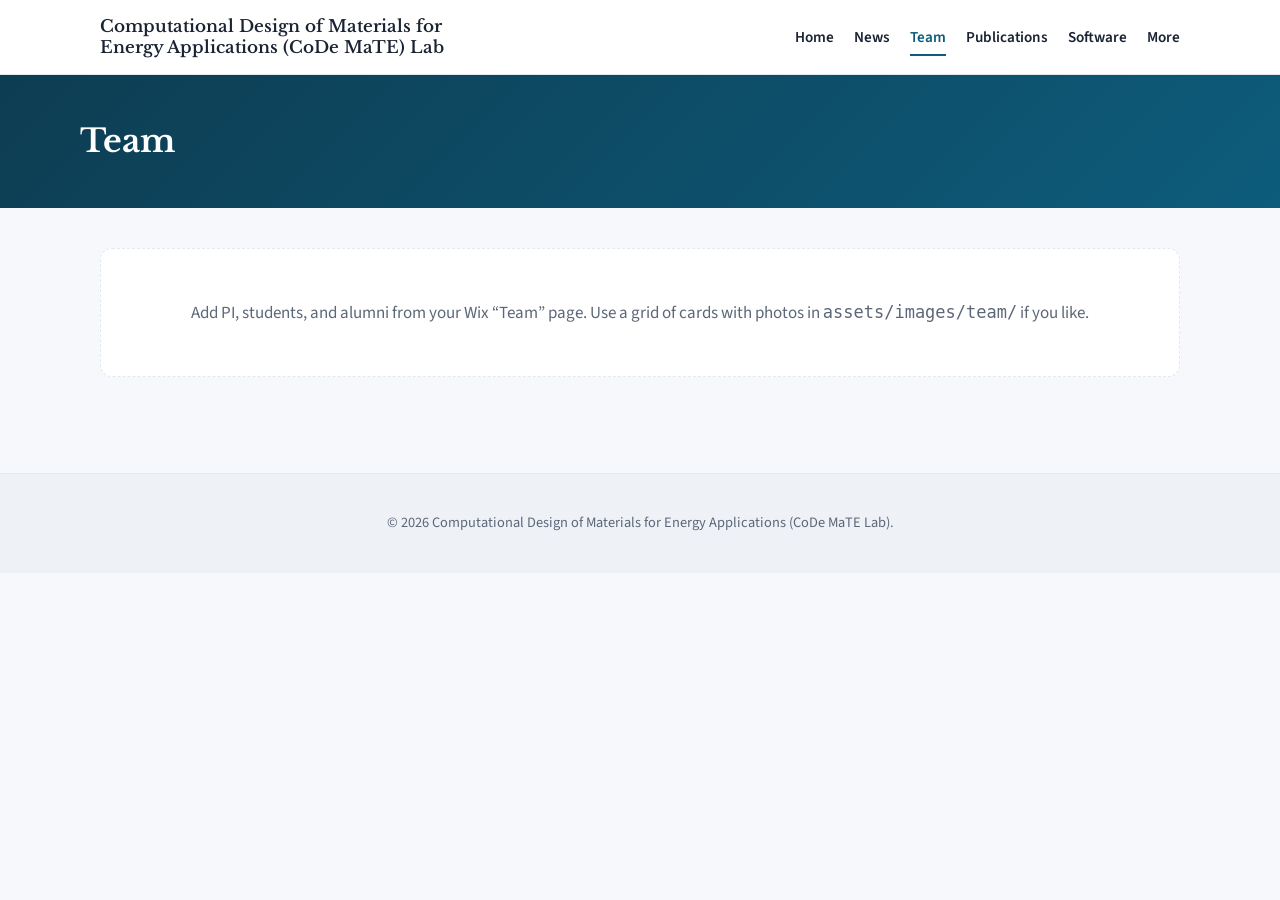
==== team.html @ 40e78088 "Add files via upload" ====
<!DOCTYPE html>
<html lang="en">
  <head>
    <meta charset="utf-8" />
    <meta name="viewport" content="width=device-width, initial-scale=1" />
    <meta name="description" content="Team — CoDe MaTE Lab" />
    <title>Team | CoDe MaTE Lab</title>
    <link rel="preconnect" href="https://fonts.googleapis.com" />
    <link rel="preconnect" href="https://fonts.gstatic.com" crossorigin />
    <link
      href="https://fonts.googleapis.com/css2?family=Libre+Baskerville:wght@600;700&family=Source+Sans+3:wght@400;600;700&display=swap"
      rel="stylesheet"
    />
    <link rel="stylesheet" href="css/styles.css" />
  </head>
  <body>
    <a class="skip-link" href="#main">Skip to content</a>
    <header class="site-header">
      <div class="header-inner">
        <a class="logo" href="index.html">Computational Design of Materials for Energy Applications (CoDe MaTE) Lab</a>
        <button type="button" class="nav-toggle" aria-expanded="false" aria-controls="site-nav" id="nav-toggle">
          Menu
        </button>
        <nav class="site-nav" id="site-nav" aria-label="Primary">
          <ul>
            <li><a href="index.html">Home</a></li>
            <li><a href="news.html">News</a></li>
            <li><a href="team.html" aria-current="page">Team</a></li>
            <li><a href="publications.html">Publications</a></li>
            <li><a href="software.html">Software</a></li>
            <li><a href="more.html">More</a></li>
          </ul>
        </nav>
      </div>
    </header>

    <section class="page-hero" aria-labelledby="page-title">
      <div class="page-hero-inner">
        <h1 id="page-title">Team</h1>
      </div>
    </section>

    <main id="main" class="placeholder-page">
      <div class="placeholder-box">
        <p>
          Add PI, students, and alumni from your Wix &ldquo;Team&rdquo; page. Use a grid of cards with photos in <code style="font-size: inherit">assets/images/team/</code> if you like.
        </p>
      </div>
    </main>

    <footer class="site-footer">
      <div class="footer-inner">
        <p>
          &copy; <span id="year"></span> Computational Design of Materials for Energy Applications (CoDe MaTE Lab).
        </p>
      </div>
    </footer>
    <script>
      document.getElementById("year").textContent = new Date().getFullYear();
    </script>
    <script src="js/main.js" defer></script>
  </body>
</html>
---- css/styles.css ----
/* CoDe MaTE Lab — static site styles */
:root {
  --color-bg: #f6f8fb;
  --color-surface: #ffffff;
  --color-text: #1a2332;
  --color-muted: #5c6778;
  --color-accent: #0d5c7c;
  --color-accent-hover: #094a63;
  --color-border: #e2e8f0;
  --font-sans: "Source Sans 3", "Segoe UI", system-ui, sans-serif;
  --font-display: "Libre Baskerville", Georgia, "Times New Roman", serif;
  --shadow-sm: 0 1px 2px rgba(26, 35, 50, 0.06);
  --shadow-md: 0 8px 24px rgba(26, 35, 50, 0.08);
  --radius: 12px;
  --max-width: 1120px;
}

*,
*::before,
*::after {
  box-sizing: border-box;
}

html {
  scroll-behavior: smooth;
}

body {
  margin: 0;
  font-family: var(--font-sans);
  font-size: 1.0625rem;
  line-height: 1.65;
  color: var(--color-text);
  background: var(--color-bg);
}

img {
  max-width: 100%;
  height: auto;
  display: block;
}

a {
  color: var(--color-accent);
  text-decoration: none;
}

a:hover {
  text-decoration: underline;
}

.skip-link {
  position: absolute;
  left: -9999px;
  top: auto;
  width: 1px;
  height: 1px;
  overflow: hidden;
}

.skip-link:focus {
  left: 1rem;
  top: 1rem;
  width: auto;
  height: auto;
  padding: 0.5rem 1rem;
  background: var(--color-accent);
  color: #fff;
  z-index: 1000;
}

.visually-hidden {
  position: absolute;
  width: 1px;
  height: 1px;
  padding: 0;
  margin: -1px;
  overflow: hidden;
  clip: rect(0, 0, 0, 0);
  white-space: nowrap;
  border: 0;
}

.site-header {
  background: var(--color-surface);
  border-bottom: 1px solid var(--color-border);
  position: sticky;
  top: 0;
  z-index: 100;
  box-shadow: var(--shadow-sm);
}

.header-inner {
  max-width: var(--max-width);
  margin: 0 auto;
  padding: 1rem 1.25rem;
  display: flex;
  align-items: center;
  justify-content: space-between;
  gap: 1rem;
  flex-wrap: wrap;
}

.logo {
  font-family: var(--font-display);
  font-size: 1.05rem;
  font-weight: 600;
  color: var(--color-text);
  line-height: 1.25;
  max-width: 22rem;
}

.logo:hover {
  text-decoration: none;
  color: var(--color-accent);
}

.nav-toggle {
  display: none;
  background: var(--color-accent);
  color: #fff;
  border: none;
  padding: 0.5rem 0.85rem;
  border-radius: 8px;
  font-size: 0.9rem;
  cursor: pointer;
  font-family: inherit;
}

.nav-toggle:focus-visible {
  outline: 2px solid var(--color-accent-hover);
  outline-offset: 2px;
}

.site-nav ul {
  list-style: none;
  margin: 0;
  padding: 0;
  display: flex;
  flex-wrap: wrap;
  gap: 0.25rem 1.25rem;
  align-items: center;
}

.site-nav a {
  color: var(--color-text);
  font-weight: 600;
  font-size: 0.95rem;
  padding: 0.35rem 0;
}

.site-nav a:hover,
.site-nav a[aria-current="page"] {
  color: var(--color-accent);
  text-decoration: none;
  border-bottom: 2px solid var(--color-accent);
}

.hero {
  background: linear-gradient(135deg, #0d3d52 0%, #0d5c7c 45%, #1a7a9e 100%);
  color: #fff;
  padding: 3rem 1.25rem 4rem;
}

.hero-inner {
  max-width: var(--max-width);
  margin: 0 auto;
  display: grid;
  gap: 2rem;
  grid-template-columns: 1fr;
}

@media (min-width: 900px) {
  .hero-inner {
    grid-template-columns: 1.1fr 0.9fr;
    align-items: center;
  }
}

.hero h1 {
  font-family: var(--font-display);
  font-size: clamp(1.75rem, 4vw, 2.35rem);
  font-weight: 700;
  margin: 0 0 0.75rem;
  line-height: 1.2;
}

.hero-lead {
  font-size: 1.125rem;
  opacity: 0.95;
  margin: 0;
  max-width: 36rem;
}

.hero-media {
  border-radius: var(--radius);
  overflow: hidden;
  box-shadow: var(--shadow-md);
  background: rgba(255, 255, 255, 0.12);
  aspect-ratio: 16 / 10;
}

.hero-media img {
  width: 100%;
  height: 100%;
  object-fit: cover;
}

main {
  max-width: var(--max-width);
  margin: 0 auto;
  padding: 2.5rem 1.25rem 4rem;
}

.section-title {
  font-family: var(--font-display);
  font-size: clamp(1.5rem, 3vw, 1.85rem);
  margin: 0 0 1.25rem;
  color: var(--color-text);
}

.intro {
  background: var(--color-surface);
  padding: 2rem;
  border-radius: var(--radius);
  border: 1px solid var(--color-border);
  box-shadow: var(--shadow-sm);
  margin-bottom: 3rem;
}

.intro p {
  margin: 0 0 1rem;
}

.intro p:last-child {
  margin-bottom: 0;
}

.research-grid {
  display: grid;
  gap: 1.75rem;
}

@media (min-width: 720px) {
  .research-grid {
    grid-template-columns: repeat(2, 1fr);
  }
}

@media (min-width: 1024px) {
  .research-grid {
    grid-template-columns: repeat(3, 1fr);
  }
}

.card {
  background: var(--color-surface);
  border-radius: var(--radius);
  border: 1px solid var(--color-border);
  overflow: hidden;
  box-shadow: var(--shadow-sm);
  display: flex;
  flex-direction: column;
  height: 100%;
}

.card-media {
  aspect-ratio: 4 / 3;
  background: linear-gradient(145deg, #e8eef5 0%, #d4dfe9 100%);
  overflow: hidden;
}

.card-media img {
  width: 100%;
  height: 100%;
  object-fit: cover;
}

.card-body {
  padding: 1.35rem 1.35rem 1.5rem;
  flex: 1;
}

.card-body h3 {
  font-family: var(--font-display);
  font-size: 1.15rem;
  margin: 0 0 0.75rem;
  line-height: 1.35;
}

.card-body p {
  margin: 0;
  font-size: 0.98rem;
  color: var(--color-muted);
}

.contact-strip {
  margin-top: 3rem;
  padding: 1.75rem 2rem;
  background: var(--color-surface);
  border: 1px solid var(--color-border);
  border-radius: var(--radius);
  display: flex;
  flex-wrap: wrap;
  gap: 1rem 2rem;
  align-items: center;
  justify-content: space-between;
}

.contact-strip a {
  font-weight: 600;
}

.site-footer {
  border-top: 1px solid var(--color-border);
  background: #eef2f7;
  padding: 2rem 1.25rem;
  margin-top: 2rem;
}

.footer-inner {
  max-width: var(--max-width);
  margin: 0 auto;
  text-align: center;
  font-size: 0.9rem;
  color: var(--color-muted);
}

.footer-inner p {
  margin: 0.35rem 0;
}

.page-hero {
  background: linear-gradient(135deg, #0d3d52 0%, #0d5c7c 100%);
  color: #fff;
  padding: 2.5rem 1.25rem;
}

.page-hero-inner {
  max-width: var(--max-width);
  margin: 0 auto;
}

.page-hero h1 {
  font-family: var(--font-display);
  font-size: clamp(1.6rem, 3vw, 2rem);
  margin: 0;
}

.placeholder-page main {
  padding-top: 2rem;
}

.placeholder-box {
  background: var(--color-surface);
  border: 1px dashed var(--color-border);
  border-radius: var(--radius);
  padding: 2rem;
  text-align: center;
  color: var(--color-muted);
}

@media (max-width: 768px) {
  .nav-toggle {
    display: block;
  }

  .site-nav {
    width: 100%;
    display: none;
  }

  .site-nav.is-open {
    display: block;
  }

  .site-nav ul {
    flex-direction: column;
    align-items: flex-start;
    padding-top: 0.75rem;
    gap: 0.5rem;
  }
}
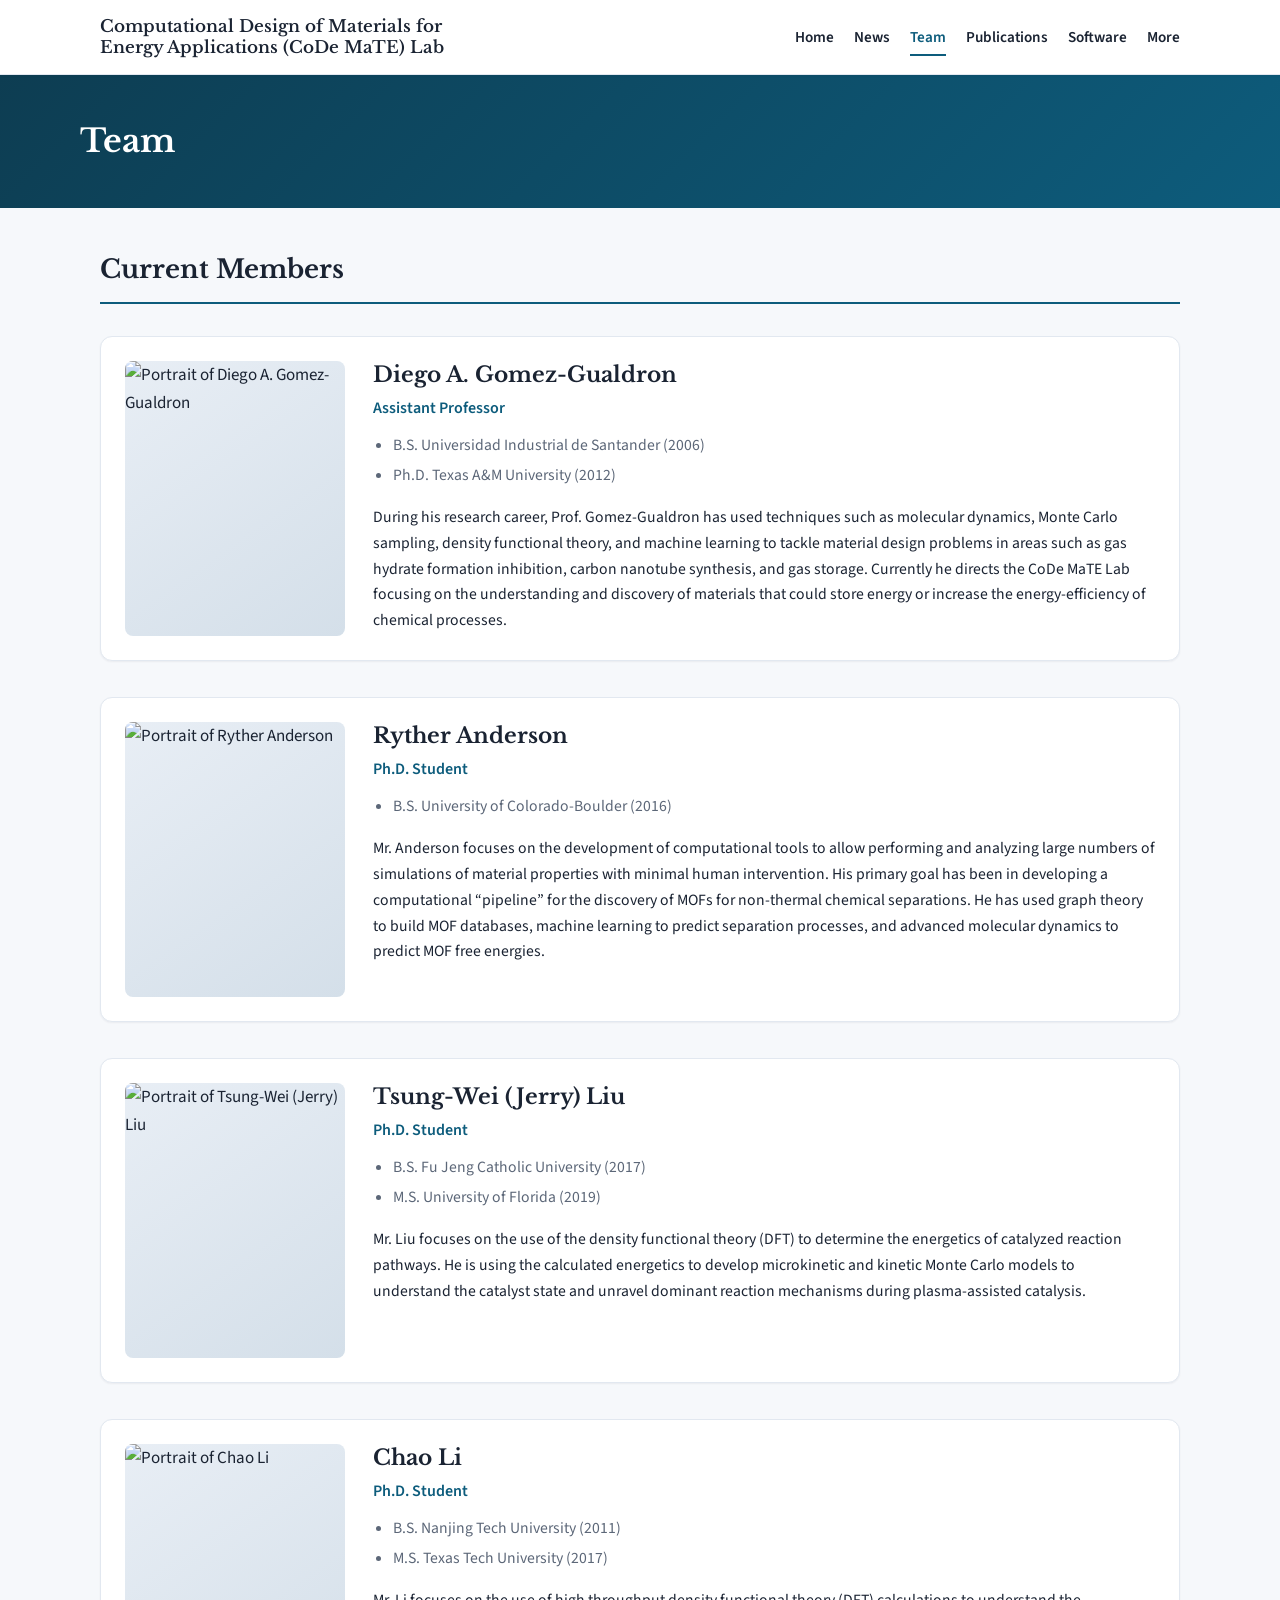
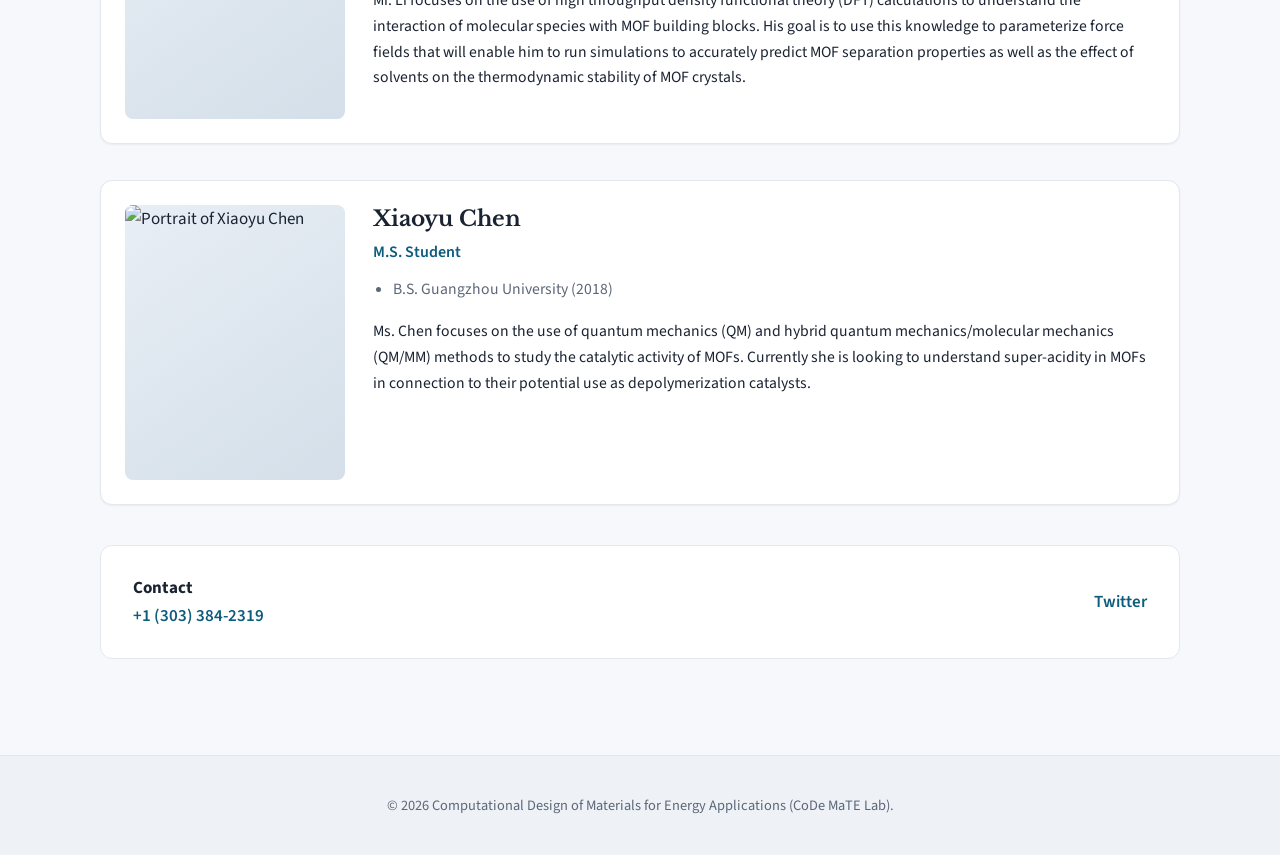
==== commit eb4c07dd: "Add files via upload" ====
--- a/team.html
+++ b/team.html
@@ -3,7 +3,7 @@
   <head>
     <meta charset="utf-8" />
     <meta name="viewport" content="width=device-width, initial-scale=1" />
-    <meta name="description" content="Team — CoDe MaTE Lab" />
+    <meta name="description" content="Team — Computational Design of Materials for Energy Applications (CoDe MaTE) Lab." />
     <title>Team | CoDe MaTE Lab</title>
     <link rel="preconnect" href="https://fonts.googleapis.com" />
     <link rel="preconnect" href="https://fonts.gstatic.com" crossorigin />
@@ -40,11 +40,147 @@
       </div>
     </section>
 
-    <main id="main" class="placeholder-page">
-      <div class="placeholder-box">
-        <p>
-          Add PI, students, and alumni from your Wix &ldquo;Team&rdquo; page. Use a grid of cards with photos in <code style="font-size: inherit">assets/images/team/</code> if you like.
-        </p>
+    <main id="main">
+      <h2 class="team-heading" id="current-members">Current Members</h2>
+
+      <div class="team-list">
+        <article class="team-member">
+          <figure>
+            <img
+              class="team-member-photo"
+              src="assets/images/team/diego-web.JPG"
+              alt="Portrait of Diego A. Gomez-Gualdron"
+              width="220"
+              height="275"
+              loading="lazy"
+            />
+          </figure>
+          <div class="team-member-body">
+            <h2>Diego A. Gomez-Gualdron</h2>
+            <p class="team-role">Assistant Professor</p>
+            <ul class="team-credentials">
+              <li>B.S. Universidad Industrial de Santander (2006)</li>
+              <li>Ph.D. Texas A&amp;M University (2012)</li>
+            </ul>
+            <div class="team-bio">
+              <p>
+                During his research career, Prof. Gomez-Gualdron has used techniques such as molecular dynamics, Monte Carlo sampling, density functional theory, and machine learning to tackle material design problems in areas such as gas hydrate formation inhibition, carbon nanotube synthesis, and gas storage. Currently he directs the CoDe MaTE Lab focusing on the understanding and discovery of materials that could store energy or increase the energy-efficiency of chemical processes.
+              </p>
+            </div>
+          </div>
+        </article>
+
+        <article class="team-member">
+          <figure>
+            <img
+              class="team-member-photo"
+              src="assets/images/team/ryther_edited.jpg"
+              alt="Portrait of Ryther Anderson"
+              width="220"
+              height="275"
+              loading="lazy"
+            />
+          </figure>
+          <div class="team-member-body">
+            <h2>Ryther Anderson</h2>
+            <p class="team-role">Ph.D. Student</p>
+            <ul class="team-credentials">
+              <li>B.S. University of Colorado-Boulder (2016)</li>
+            </ul>
+            <div class="team-bio">
+              <p>
+                Mr. Anderson focuses on the development of computational tools to allow performing and analyzing large numbers of simulations of material properties with minimal human intervention. His primary goal has been in developing a computational &ldquo;pipeline&rdquo; for the discovery of MOFs for non-thermal chemical separations. He has used graph theory to build MOF databases, machine learning to predict separation processes, and advanced molecular dynamics to predict MOF free energies.
+              </p>
+            </div>
+          </div>
+        </article>
+
+        <article class="team-member">
+          <figure>
+            <img
+              class="team-member-photo"
+              src="assets/images/team/Jerry.JPG"
+              alt="Portrait of Tsung-Wei (Jerry) Liu"
+              width="220"
+              height="275"
+              loading="lazy"
+            />
+          </figure>
+          <div class="team-member-body">
+            <h2>Tsung-Wei (Jerry) Liu</h2>
+            <p class="team-role">Ph.D. Student</p>
+            <ul class="team-credentials">
+              <li>B.S. Fu Jeng Catholic University (2017)</li>
+              <li>M.S. University of Florida (2019)</li>
+            </ul>
+            <div class="team-bio">
+              <p>
+                Mr. Liu focuses on the use of the density functional theory (DFT) to determine the energetics of catalyzed reaction pathways. He is using the calculated energetics to develop microkinetic and kinetic Monte Carlo models to understand the catalyst state and unravel dominant reaction mechanisms during plasma-assisted catalysis.
+              </p>
+            </div>
+          </div>
+        </article>
+
+        <article class="team-member">
+          <figure>
+            <img
+              class="team-member-photo"
+              src="assets/images/team/Chao.JPG"
+              alt="Portrait of Chao Li"
+              width="220"
+              height="275"
+              loading="lazy"
+            />
+          </figure>
+          <div class="team-member-body">
+            <h2>Chao Li</h2>
+            <p class="team-role">Ph.D. Student</p>
+            <ul class="team-credentials">
+              <li>B.S. Nanjing Tech University (2011)</li>
+              <li>M.S. Texas Tech University (2017)</li>
+            </ul>
+            <div class="team-bio">
+              <p>
+                Mr. Li focuses on the use of high throughput density functional theory (DFT) calculations to understand the interaction of molecular species with MOF building blocks. His goal is to use this knowledge to parameterize force fields that will enable him to run simulations to accurately predict MOF separation properties as well as the effect of solvents on the thermodynamic stability of MOF crystals.
+              </p>
+            </div>
+          </div>
+        </article>
+
+        <article class="team-member">
+          <figure>
+            <img
+              class="team-member-photo"
+              src="assets/images/team/Xiaoyu.jpg"
+              alt="Portrait of Xiaoyu Chen"
+              width="220"
+              height="275"
+              loading="lazy"
+            />
+          </figure>
+          <div class="team-member-body">
+            <h2>Xiaoyu Chen</h2>
+            <p class="team-role">M.S. Student</p>
+            <ul class="team-credentials">
+              <li>B.S. Guangzhou University (2018)</li>
+            </ul>
+            <div class="team-bio">
+              <p>
+                Ms. Chen focuses on the use of quantum mechanics (QM) and hybrid quantum mechanics/molecular mechanics (QM/MM) methods to study the catalytic activity of MOFs. Currently she is looking to understand super-acidity in MOFs in connection to their potential use as depolymerization catalysts.
+              </p>
+            </div>
+          </div>
+        </article>
+      </div>
+
+      <div class="contact-strip">
+        <div>
+          <strong>Contact</strong><br />
+          <a href="tel:+13033842319">+1 (303) 384-2319</a>
+        </div>
+        <div>
+          <a href="https://twitter.com" rel="noopener noreferrer" title="Replace with lab Twitter URL">Twitter</a>
+        </div>
       </div>
     </main>
 
--- a/css/styles.css
+++ b/css/styles.css
@@ -360,6 +360,94 @@
   color: var(--color-muted);
 }
 
+.team-heading {
+  font-family: var(--font-display);
+  font-size: clamp(1.35rem, 2.5vw, 1.6rem);
+  margin: 0 0 2rem;
+  color: var(--color-text);
+  padding-bottom: 0.75rem;
+  border-bottom: 2px solid var(--color-accent);
+}
+
+.team-list {
+  display: flex;
+  flex-direction: column;
+  gap: 2.25rem;
+}
+
+.team-member {
+  display: grid;
+  gap: 1.25rem 1.75rem;
+  align-items: start;
+  background: var(--color-surface);
+  border: 1px solid var(--color-border);
+  border-radius: var(--radius);
+  padding: 1.5rem;
+  box-shadow: var(--shadow-sm);
+}
+
+@media (min-width: 640px) {
+  .team-member {
+    grid-template-columns: minmax(160px, 220px) 1fr;
+  }
+}
+
+.team-member figure {
+  margin: 0;
+}
+
+.team-member-photo {
+  width: 100%;
+  aspect-ratio: 4 / 5;
+  object-fit: cover;
+  border-radius: 8px;
+  background: linear-gradient(145deg, #e8eef5 0%, #d4dfe9 100%);
+}
+
+.team-member-body h2 {
+  font-family: var(--font-display);
+  font-size: 1.35rem;
+  margin: 0 0 0.35rem;
+  line-height: 1.3;
+}
+
+.team-role {
+  font-weight: 600;
+  color: var(--color-accent);
+  margin: 0 0 0.75rem;
+  font-size: 1rem;
+}
+
+.team-credentials {
+  margin: 0 0 1rem;
+  padding-left: 1.25rem;
+  color: var(--color-muted);
+  font-size: 0.98rem;
+}
+
+.team-credentials li {
+  margin-bottom: 0.25rem;
+}
+
+.team-credentials li:last-child {
+  margin-bottom: 0;
+}
+
+.team-bio {
+  margin: 0;
+  font-size: 0.98rem;
+  color: var(--color-text);
+  line-height: 1.65;
+}
+
+.team-bio p {
+  margin: 0;
+}
+
+.team-list + .contact-strip {
+  margin-top: 2.5rem;
+}
+
 @media (max-width: 768px) {
   .nav-toggle {
     display: block;
